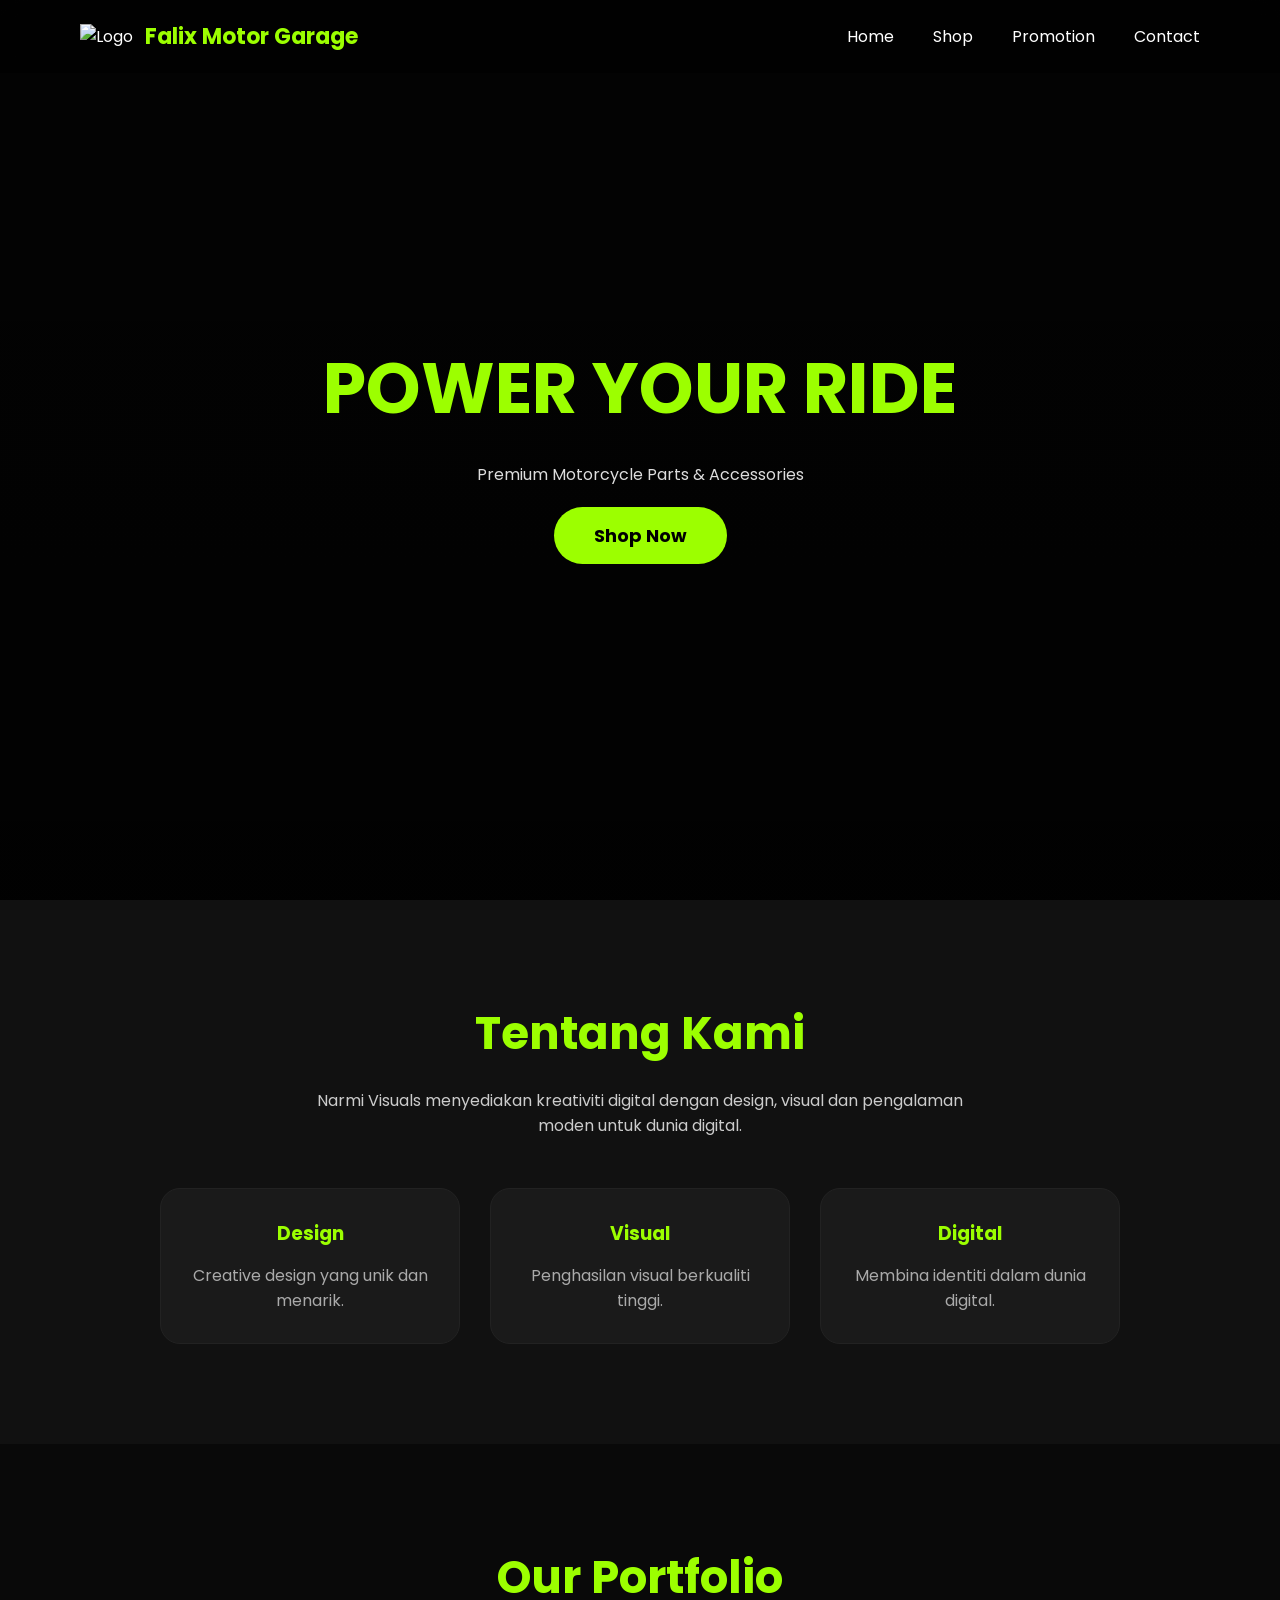
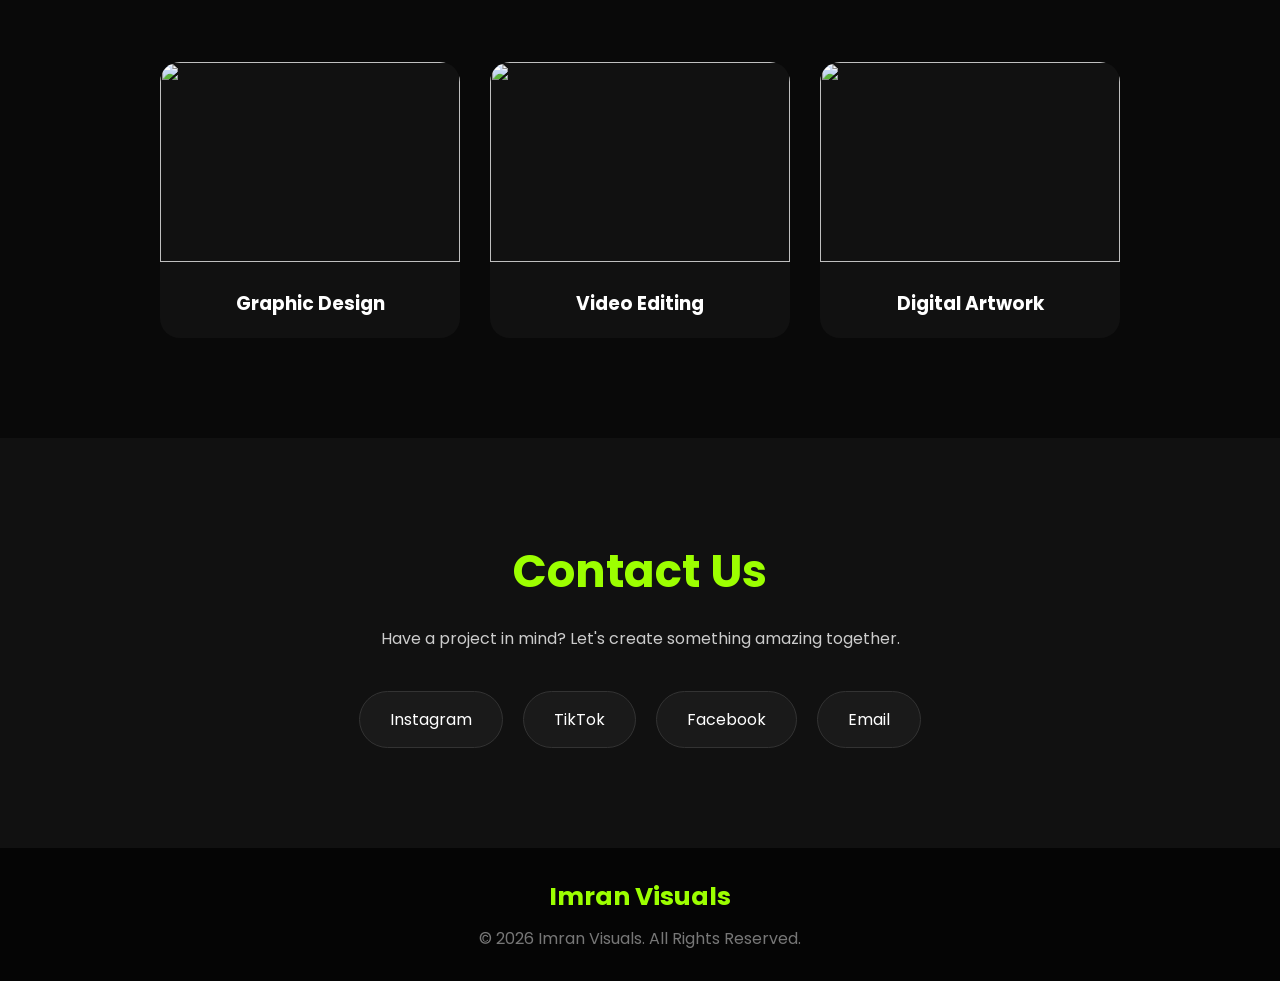
==== FalixMotorGarage/index.html @ 1d528c27 "Upload Narmi Website" ====
<!DOCTYPE html>
<html lang="en">
<head>
    <meta charset="UTF-8">
    <meta name="viewport" content="width=device-width, initial-scale=1.0">
    <title>Falix Motor Garage</title>

    <link rel="stylesheet" href="style.css">

    <!-- Google Font -->
    <link href="https://fonts.googleapis.com/css2?family=Poppins:wght@300;400;600;700&display=swap" rel="stylesheet">

    <!-- Icons -->
    <link rel="stylesheet" href="https://cdnjs.cloudflare.com/ajax/libs/font-awesome/6.7.2/css/all.min.css">
</head>

<body>

<header class="navbar">

    <div class="logo">
        <img src="assets/images/logo.png" alt="Logo">
        <span>Falix Motor Garage</span>
    </div>

    <nav>
        <a href="#">Home</a>
        <a href="#">Shop</a>
        <a href="#">Promotion</a>
        <a href="#">Contact</a>
    </nav>

</header>

<section class="hero">

    <div class="hero-content">

        <h1>POWER YOUR RIDE</h1>

        <p>
            Premium Motorcycle Parts & Accessories
        </p>

        <button>Shop Now</button>

    </div>

</section>

<script src="script.js"></script>

</body>
</html>
<section class="about">
    <h2>Tentang Kami</h2>
    <p>
        Narmi Visuals menyediakan kreativiti digital dengan design,
        visual dan pengalaman moden untuk dunia digital.
    </p>

    <div class="cards">
        <div class="card">
            <h3>Design</h3>
            <p>Creative design yang unik dan menarik.</p>
        </div>

        <div class="card">
            <h3>Visual</h3>
            <p>Penghasilan visual berkualiti tinggi.</p>
        </div>

        <div class="card">
            <h3>Digital</h3>
            <p>Membina identiti dalam dunia digital.</p>
        </div>
    </div>
</section><section class="portfolio" id="portfolio">

    <h2>Our Portfolio</h2>

    <div class="gallery">

        <div class="work">
            <img src="work1.jpg">
            <h3>Graphic Design</h3>
        </div>

        <div class="work">
            <img src="work2.jpg">
            <h3>Video Editing</h3>
        </div>

        <div class="work">
            <img src="work3.jpg">
            <h3>Digital Artwork</h3>
        </div>

    </div>

</section><section class="contact" id="contact">

    <h2>Contact Us</h2>

    <p>
        Have a project in mind? Let's create something amazing together.
    </p>

    <div class="social">

        <a href="#">Instagram</a>
        <a href="#">TikTok</a>
        <a href="#">Facebook</a>
        <a href="#">Email</a>

    </div>

</section>


<footer>

    <h3>Imran Visuals</h3>

    <p>© 2026 Imran Visuals. All Rights Reserved.</p>

</footer>
---- FalixMotorGarage/style.css ----
*{
    margin:0;
    padding:0;
    box-sizing:border-box;
    font-family:'Poppins',sans-serif;
}

body{
    background:#090909;
    color:white;
}

.navbar{
    display:flex;
    justify-content:space-between;
    align-items:center;
    padding:20px 80px;
    background:rgba(0,0,0,.4);
    backdrop-filter:blur(15px);
    position:fixed;
    width:100%;
}

.logo{
    display:flex;
    align-items:center;
    gap:10px;
}

.logo img{
    width:55px;
}

.logo span{
    font-size:22px;
    font-weight:700;
    color:#9cff00;
}

nav a{
    color:white;
    text-decoration:none;
    margin-left:35px;
    transition:.3s;
}

nav a:hover{
    color:#9cff00;
}

.hero{
    height:100vh;
    display:flex;
    justify-content:center;
    align-items:center;
    text-align:center;

    background:
    linear-gradient(
    rgba(0,0,0,.65),
    rgba(0,0,0,.85)
    ),
    url("background.jpg");

    background-size:cover;
    background-position:center;
}

.hero h1{
    font-size:70px;
    color:#9cff00;
}

.hero p{
    margin:20px 0;
    color:#ddd;
}

button{
    padding:15px 40px;
    border:none;
    border-radius:50px;
    background:#9cff00;
    cursor:pointer;
    font-size:18px;
    font-weight:bold;
}.about{
    padding:100px 80px;
    text-align:center;
    background:#111;
}

.about h2{
    font-size:45px;
    color:#9cff00;
    margin-bottom:20px;
}

.about p{
    color:#ccc;
    max-width:700px;
    margin:auto;
}


.cards{
    display:flex;
    justify-content:center;
    gap:30px;
    margin-top:50px;
}


.card{
    background:#1a1a1a;
    padding:30px;
    width:300px;
    border-radius:20px;
    transition:.3s;
    border:1px solid #222;
}


.card:hover{
    transform:translateY(-10px);
    border-color:#9cff00;
}


.card h3{
    color:#9cff00;
    margin-bottom:15px;
}


.card p{
    color:#aaa;
}html{
    scroll-behavior:smooth;
}


/* HERO ANIMATION */
.hero-content{
    animation:fadeUp 1.2s ease;
}


@keyframes fadeUp{
    from{
        opacity:0;
        transform:translateY(40px);
    }

    to{
        opacity:1;
        transform:translateY(0);
    }
}


/* BUTTON EFFECT */
button{
    transition:.3s;
}


button:hover{
    transform:scale(1.1);
    box-shadow:0 0 25px #9cff00;
}


/* NAVBAR EFFECT */
.navbar{
    z-index:1000;
}.portfolio{
    padding:100px 80px;
    text-align:center;
    background:#090909;
}

.portfolio h2{
    font-size:45px;
    color:#9cff00;
    margin-bottom:50px;
}


.gallery{
    display:flex;
    justify-content:center;
    gap:30px;
}


.work{
    width:300px;
    background:#111;
    border-radius:20px;
    overflow:hidden;
    transition:.3s;
}


.work:hover{
    transform:translateY(-10px);
}


.work img{
    width:100%;
    height:200px;
    object-fit:cover;
}


.work h3{
    padding:20px;
    color:white;
}.contact{

    padding:100px 80px;
    text-align:center;
    background:#111;

}


.contact h2{

    font-size:45px;
    color:#9cff00;
    margin-bottom:20px;

}


.contact p{

    color:#ccc;
    margin-bottom:40px;

}



.social{

    display:flex;
    justify-content:center;
    gap:20px;

}



.social a{

    text-decoration:none;
    color:white;
    background:#1a1a1a;
    padding:15px 30px;
    border-radius:50px;
    border:1px solid #333;
    transition:.3s;

}



.social a:hover{

    background:#9cff00;
    color:black;
    transform:translateY(-5px);

}




footer{

    padding:30px;
    text-align:center;
    background:#050505;

}



footer h3{

    color:#9cff00;
    font-size:25px;
    margin-bottom:10px;

}



footer p{

    color:#777;

}@media(max-width:768px){

    .navbar{
        padding:20px;
        flex-direction:column;
        gap:20px;
    }


    nav a{
        margin:0 10px;
        font-size:14px;
    }


    .hero h1{
        font-size:45px;
    }


    .about,
    .portfolio,
    .contact{
        padding:70px 20px;
    }


    .cards,
    .gallery{
        flex-direction:column;
        align-items:center;
    }


    .card,
    .work{
        width:90%;
    }


    .social{
        flex-direction:column;
        align-items:center;
    }


    .social a{
        width:200px;
    }

}
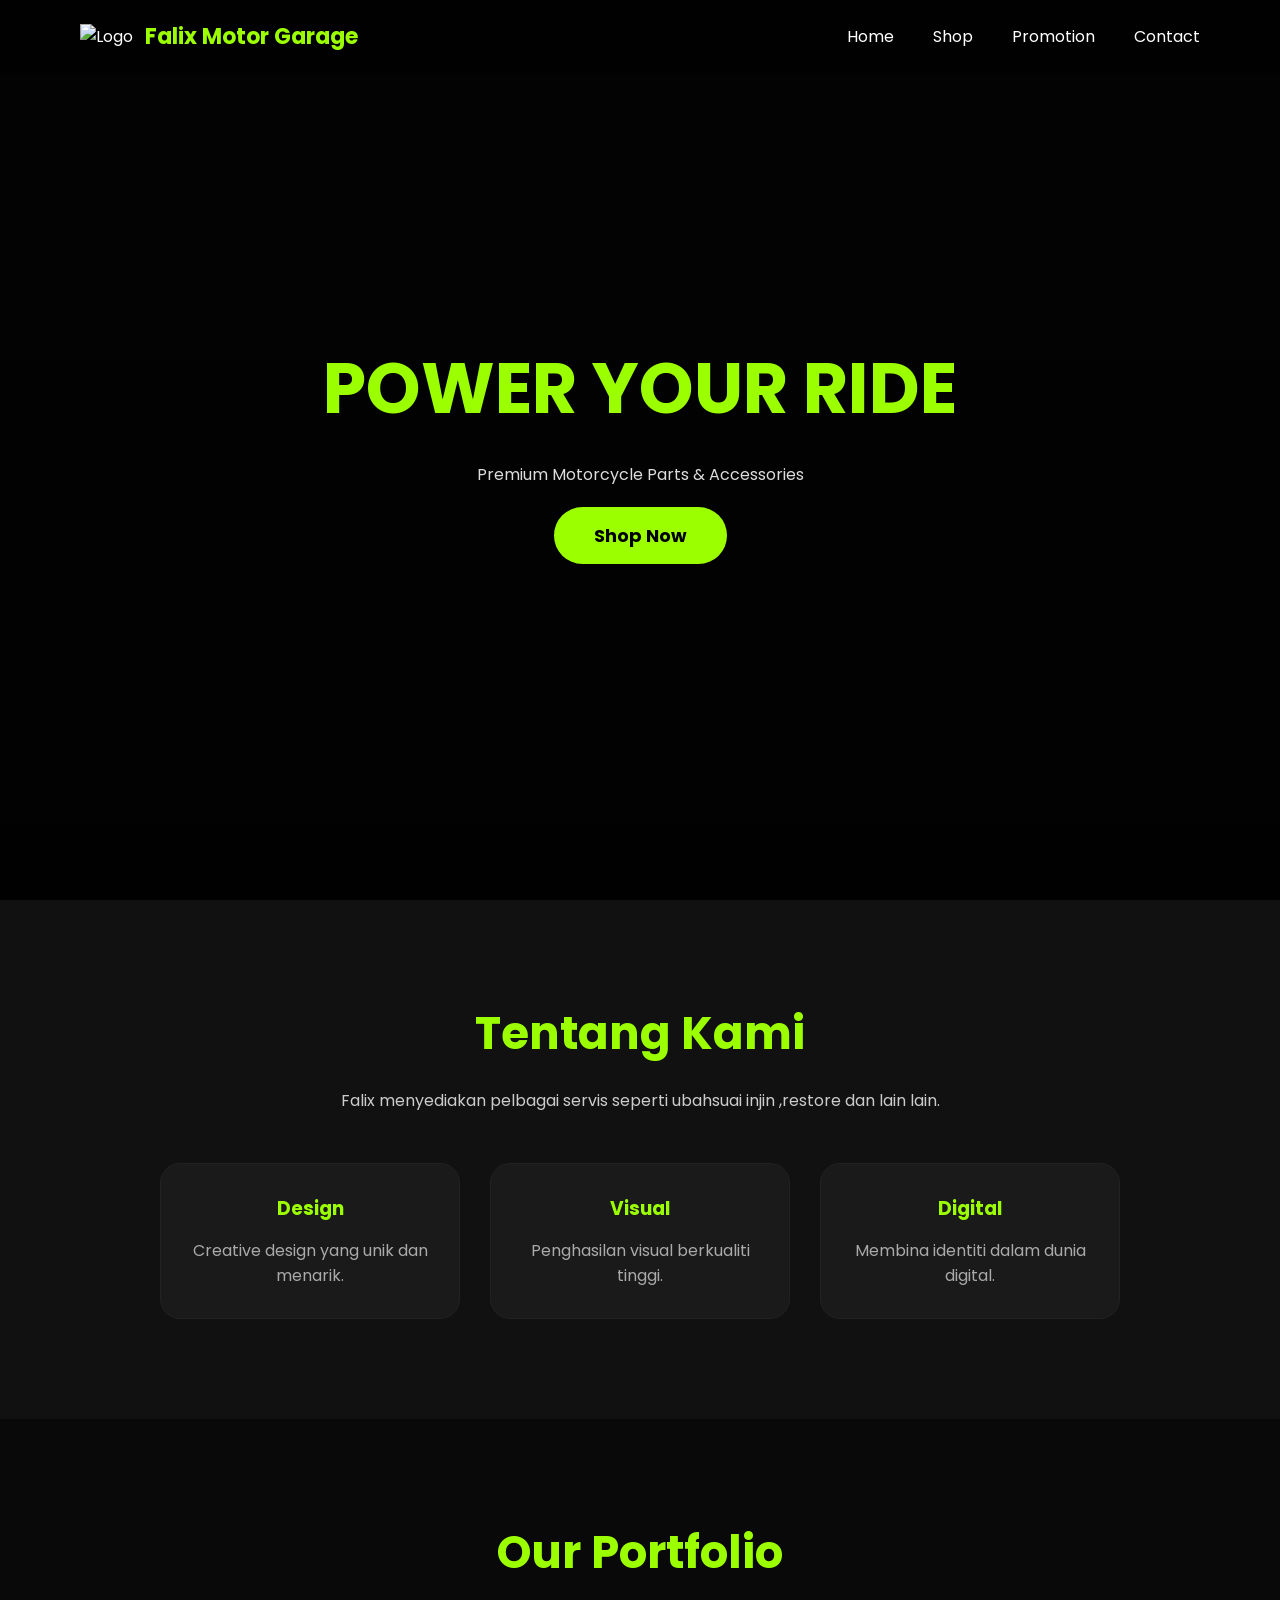
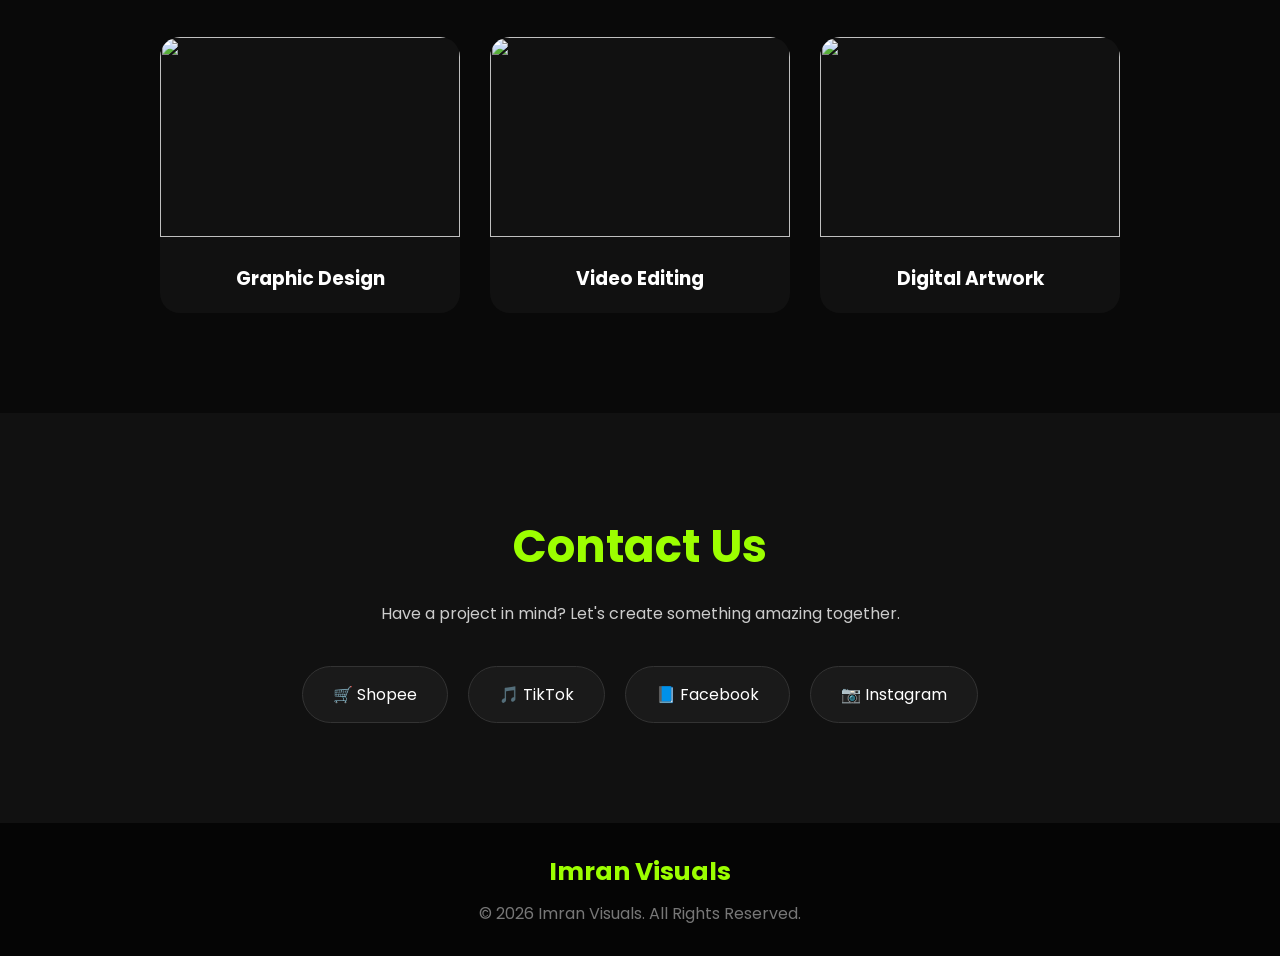
==== commit 5253502c: "Add files via upload" ====
--- a/FalixMotorGarage/index.html
+++ b/FalixMotorGarage/index.html
@@ -55,8 +55,7 @@
 <section class="about">
     <h2>Tentang Kami</h2>
     <p>
-        Narmi Visuals menyediakan kreativiti digital dengan design,
-        visual dan pengalaman moden untuk dunia digital.
+        Falix menyediakan pelbagai servis seperti ubahsuai injin ,restore dan lain lain.
     </p>
 
     <div class="cards">
@@ -108,11 +107,13 @@
 
     <div class="social">
 
-        <a href="#">Instagram</a>
-        <a href="#">TikTok</a>
-        <a href="#">Facebook</a>
-        <a href="#">Email</a>
+<a href="https://shopee.com.my/falixmotorgarage_fmg" target="_blank" class="social-btn">🛒 Shopee</a>
 
+<a href="https://www.tiktok.com/@fmotorgarage?_r=1&_t=ZS-98ZeAcQ8gU8" target="_blank" class="social-btn">🎵 TikTok</a>
+
+<a href="https://www.facebook.com/share/1DFoTjWmtr/" target="_blank" class="social-btn">📘 Facebook</a>
+
+<a href="https://www.instagram.com/" target="_blank" class="social-btn">📷 Instagram</a>
     </div>
 
 </section>
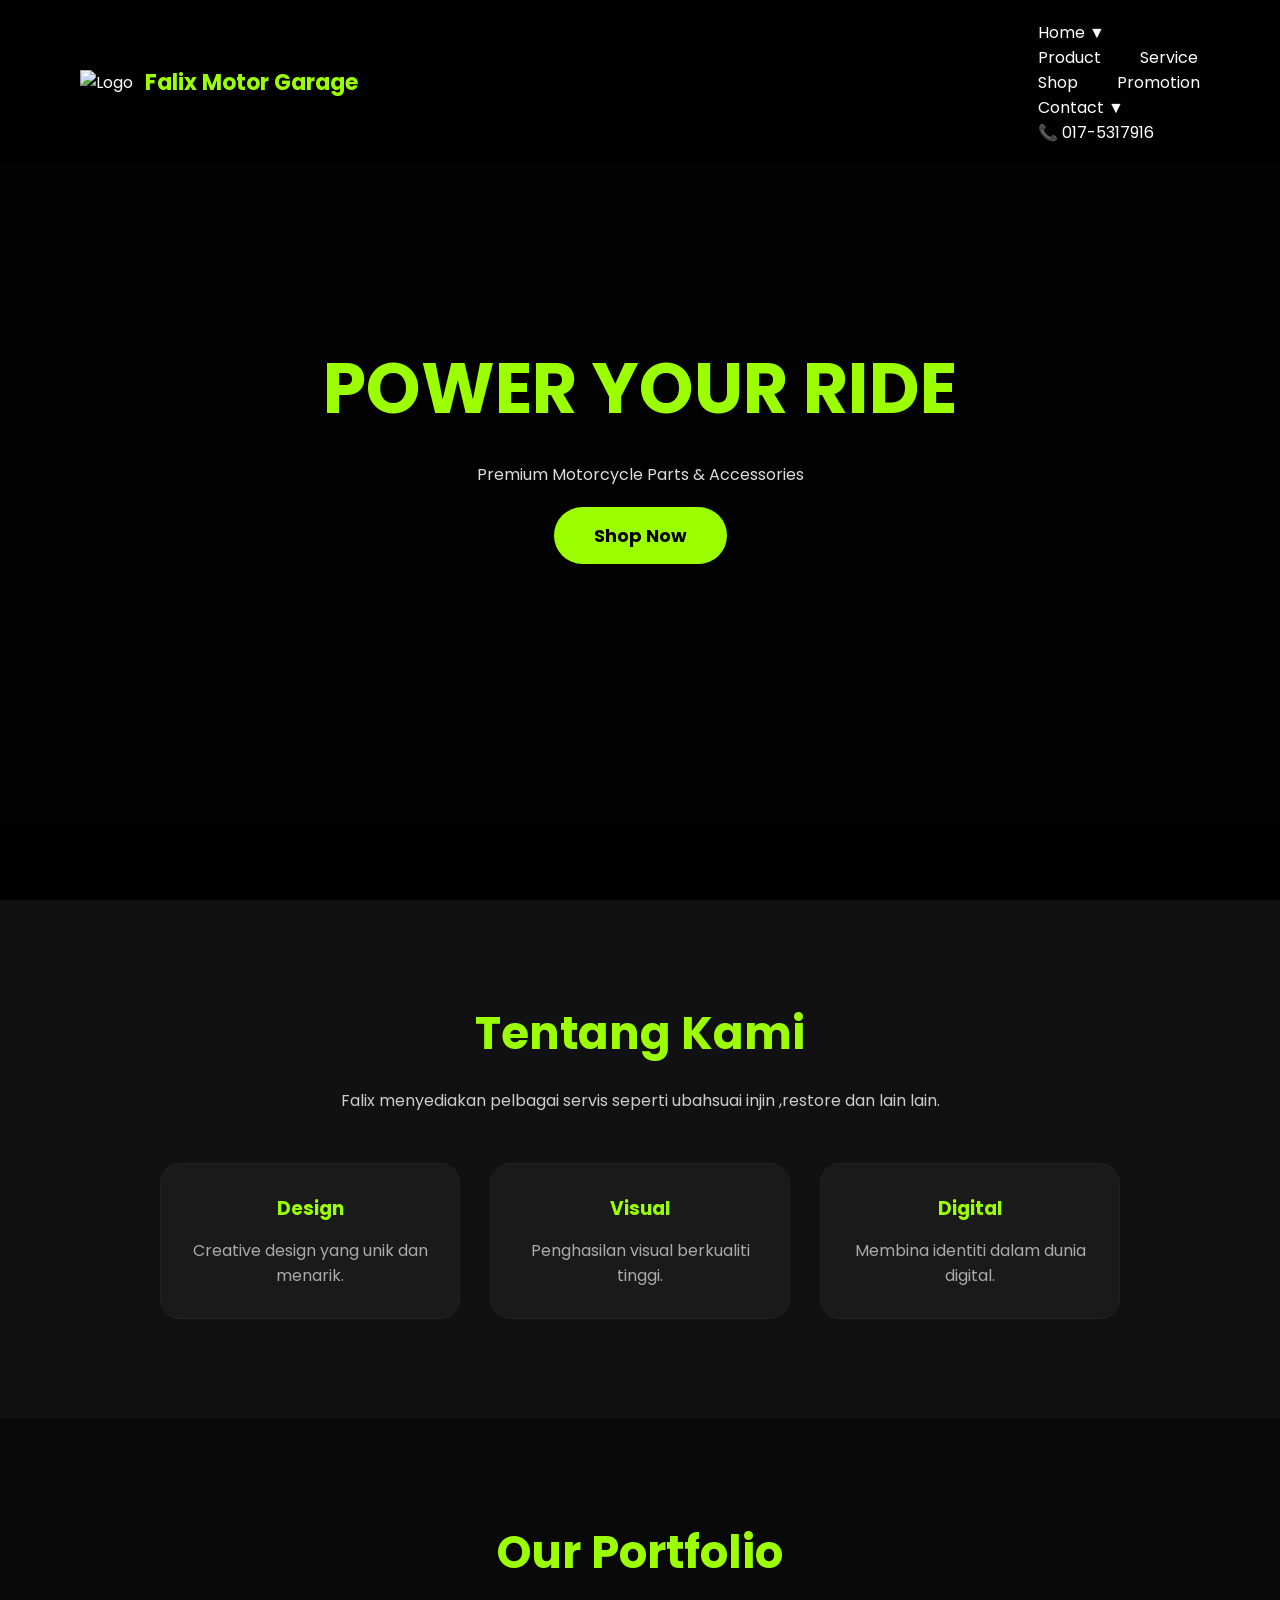
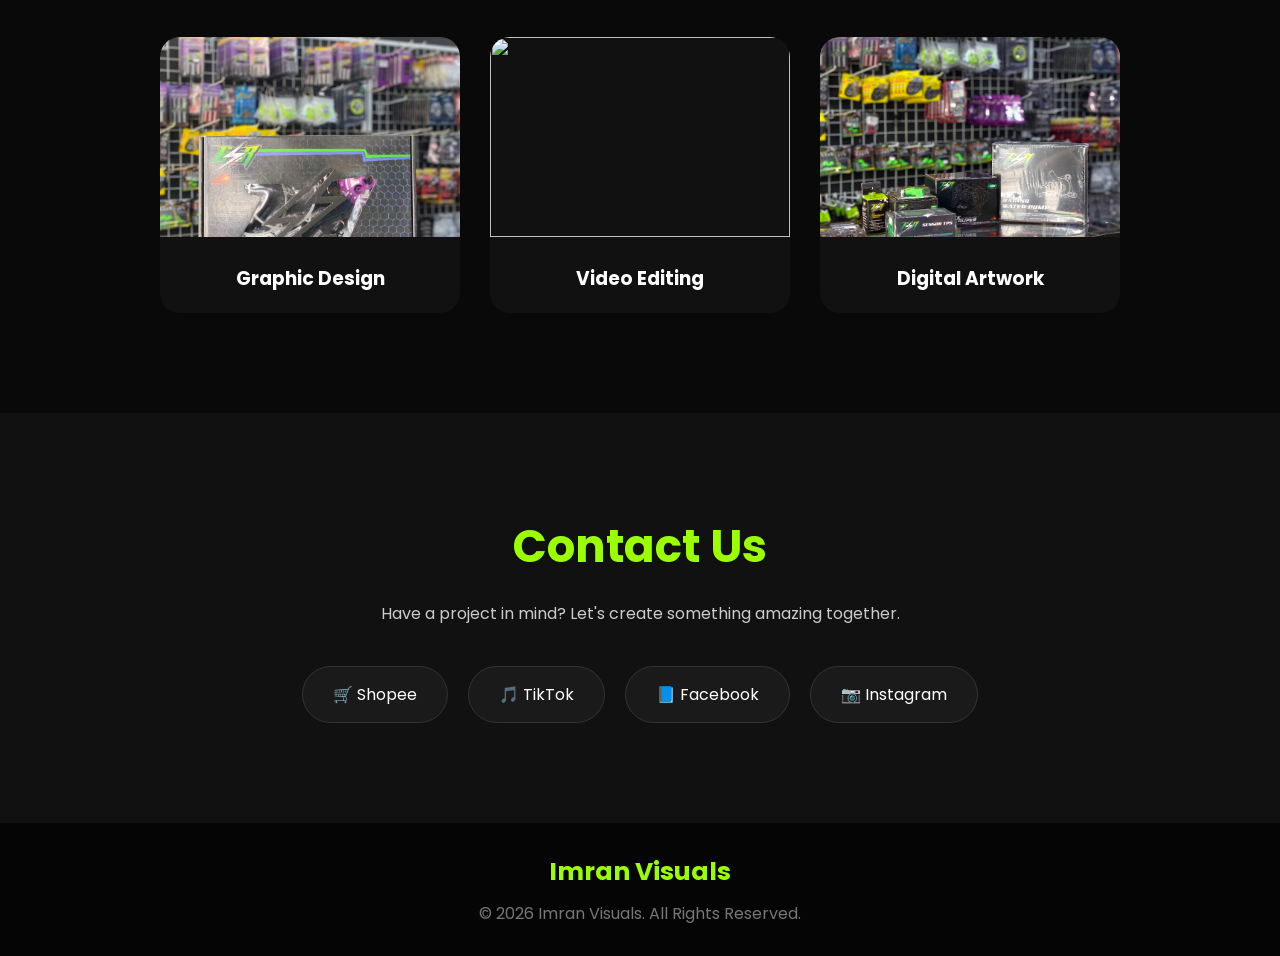
==== commit 39c2d806: "Enhance navigation with dropdown menus and footer update Updated index.html to include dropdown menu" ====
--- a/FalixMotorGarage/index.html
+++ b/FalixMotorGarage/index.html
@@ -24,14 +24,52 @@
     </div>
 
     <nav>
-        <a href="#">Home</a>
-        <a href="#">Shop</a>
+
+        <!-- HOME DROPDOWN -->
+        <div class="nav-dropdown">
+
+            <a href="#" class="nav-btn" onclick="toggleMenu('homeMenu')">
+                Home <span>▼</span>
+            </a>
+
+            <div class="dropdown-menu" id="homeMenu">
+
+                <a href="#product">Product</a>
+                <a href="#service">Service</a>
+
+            </div>
+
+        </div>
+
+
+        <!-- SHOP -->
+        <a href="#shop">Shop</a>
+
+
+        <!-- PROMOTION -->
         <a href="#">Promotion</a>
-        <a href="#">Contact</a>
+
+
+        <!-- CONTACT DROPDOWN -->
+        <div class="nav-dropdown">
+
+            <a href="#" class="nav-btn" onclick="toggleMenu('contactMenu')">
+                Contact <span>▼</span>
+            </a>
+
+            <div class="dropdown-menu" id="contactMenu">
+
+                <a href="tel:+60123456789">
+                    📞 017-5317916
+                </a>
+
+            </div>
+
+        </div>
+
     </nav>
 
 </header>
-
 <section class="hero">
 
     <div class="hero-content">
@@ -125,4 +163,4 @@
 
     <p>© 2026 Imran Visuals. All Rights Reserved.</p>
 
-</footer>+</footer>
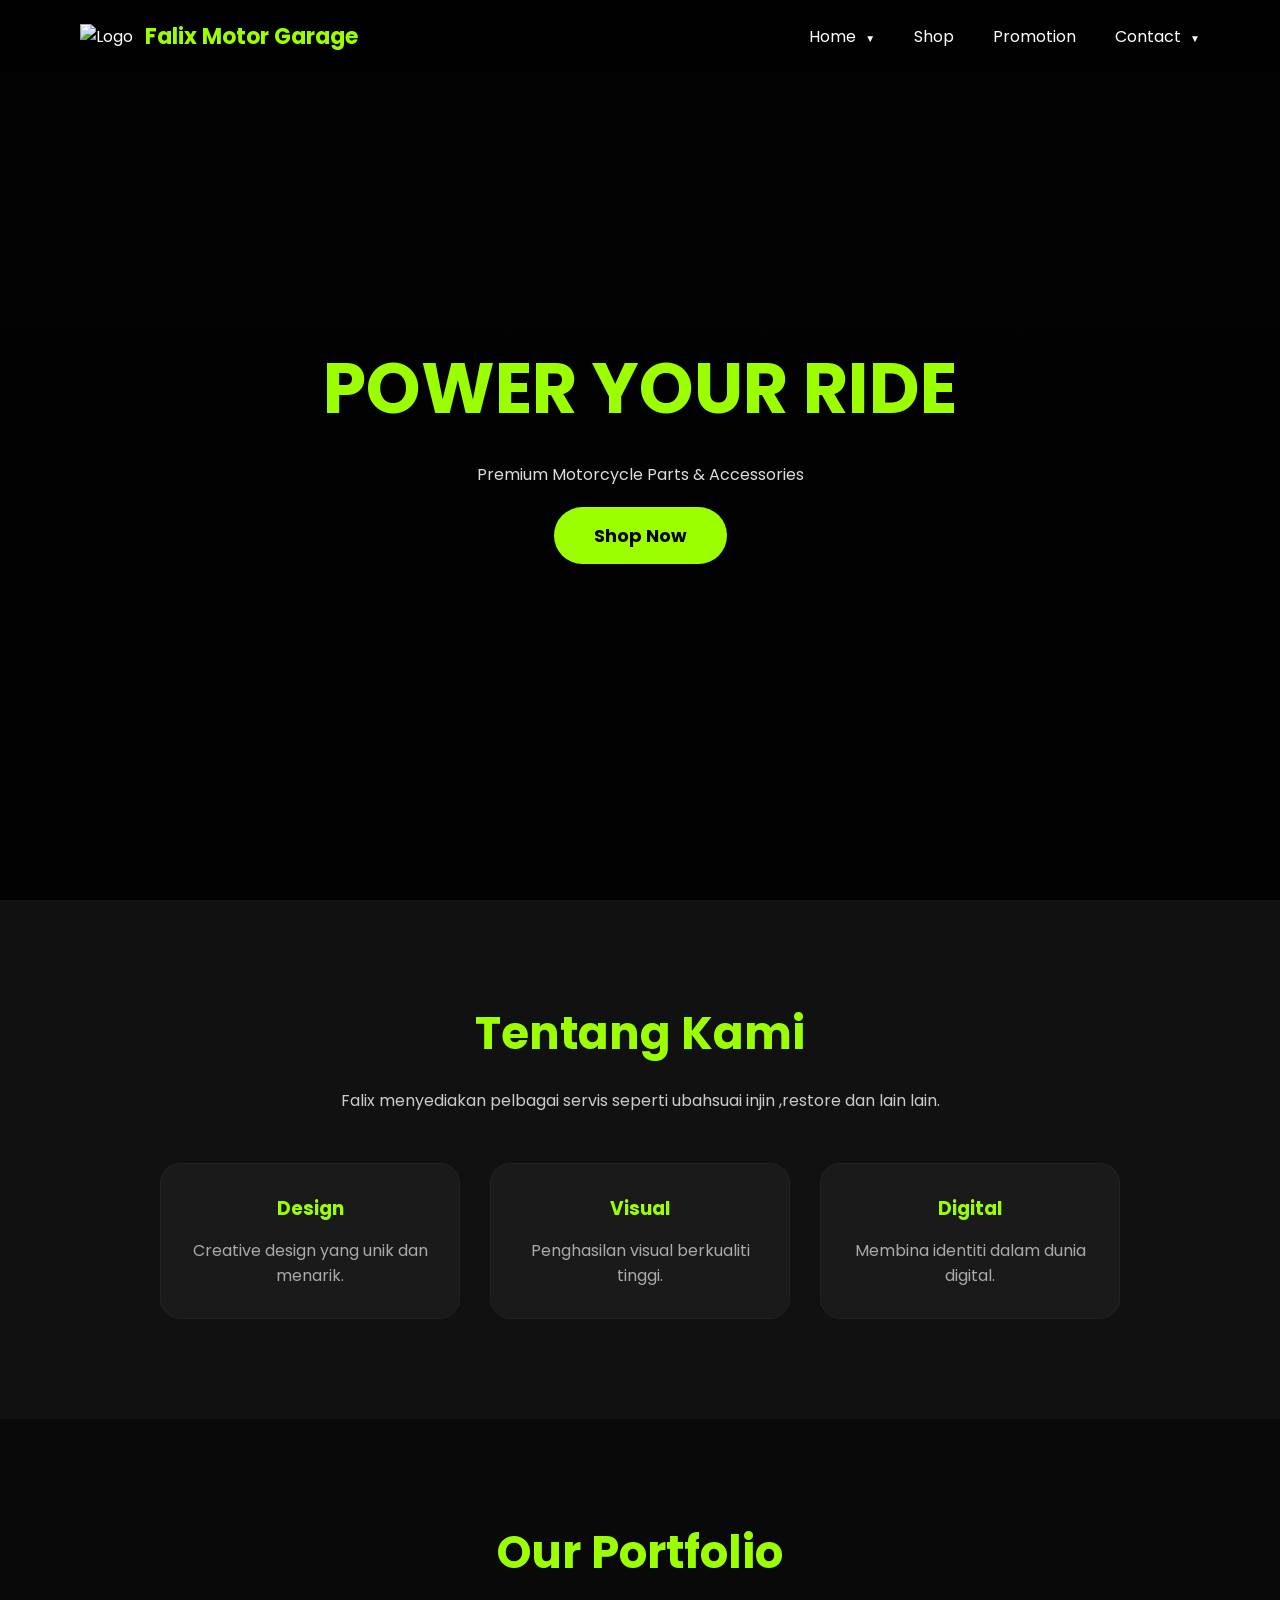
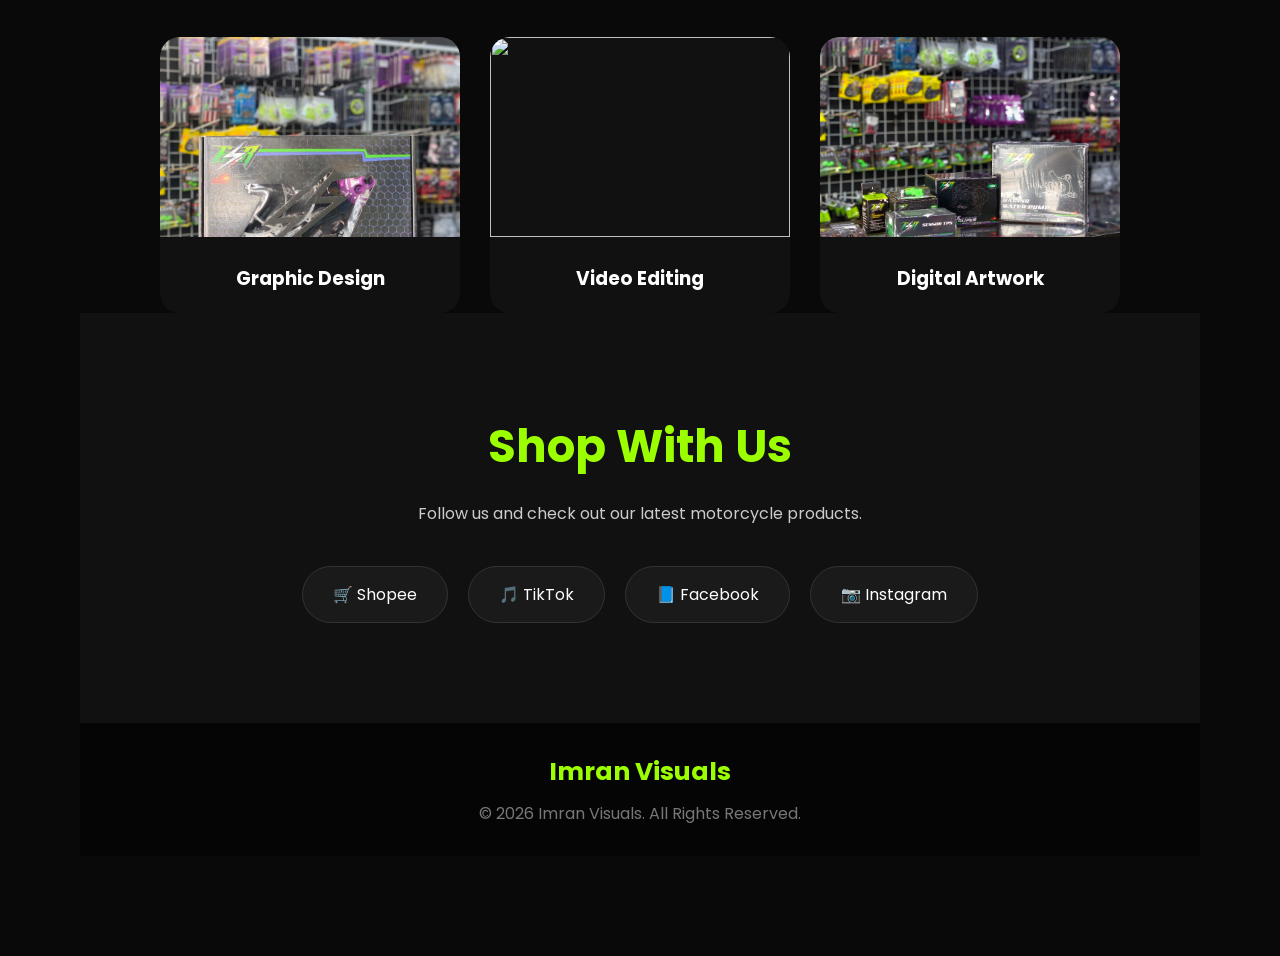
==== commit e40f6acd: "Refactor index.html and add shop section Updated the HTML structure and added a new 'Shop With Us' s" ====
--- a/FalixMotorGarage/index.html
+++ b/FalixMotorGarage/index.html
@@ -135,23 +135,40 @@
 
     </div>
 
-</section><section class="contact" id="contact">
+<section class="contact" id="shop">
 
-    <h2>Contact Us</h2>
+    <h2>Shop With Us</h2>
 
     <p>
-        Have a project in mind? Let's create something amazing together.
+        Follow us and check out our latest motorcycle products.
     </p>
 
     <div class="social">
 
-<a href="https://shopee.com.my/falixmotorgarage_fmg" target="_blank" class="social-btn">🛒 Shopee</a>
+        <a href="https://shopee.com.my/falixmotorgarage_fmg"
+           target="_blank"
+           class="social-btn">
+            🛒 Shopee
+        </a>
 
-<a href="https://www.tiktok.com/@fmotorgarage?_r=1&_t=ZS-98ZeAcQ8gU8" target="_blank" class="social-btn">🎵 TikTok</a>
+        <a href="https://www.tiktok.com/@fmotorgarage?_r=1&_t=ZS-98ZeAcQ8gU8"
+           target="_blank"
+           class="social-btn">
+            🎵 TikTok
+        </a>
 
-<a href="https://www.facebook.com/share/1DFoTjWmtr/" target="_blank" class="social-btn">📘 Facebook</a>
+        <a href="https://www.facebook.com/share/1DFoTjWmtr/"
+           target="_blank"
+           class="social-btn">
+            📘 Facebook
+        </a>
 
-<a href="https://www.instagram.com/" target="_blank" class="social-btn">📷 Instagram</a>
+        <a href="https://www.instagram.com/"
+           target="_blank"
+           class="social-btn">
+            📷 Instagram
+        </a>
+
     </div>
 
 </section>
--- a/FalixMotorGarage/style.css
+++ b/FalixMotorGarage/style.css
@@ -354,4 +354,114 @@
         width:200px;
     }
 
-}+}/* ================= NAVBAR DROPDOWN ================= */
+
+.nav-dropdown{
+    position:relative;
+    display:inline-block;
+}
+
+.nav-btn{
+    cursor:pointer;
+}
+
+.nav-btn span{
+    font-size:10px;
+    margin-left:5px;
+    transition:.3s;
+}
+
+
+/* DROPDOWN MENU */
+
+.dropdown-menu{
+    position:absolute;
+    top:35px;
+    left:0;
+
+    min-width:170px;
+
+    background:rgba(10,10,10,.95);
+    backdrop-filter:blur(15px);
+
+    border:1px solid #222;
+    border-radius:15px;
+
+    padding:10px;
+
+    opacity:0;
+    visibility:hidden;
+    transform:translateY(-10px);
+
+    transition:.3s;
+
+    box-shadow:0 10px 30px rgba(0,0,0,.5);
+}
+
+
+/* SHOW DROPDOWN */
+
+.dropdown-menu.show{
+    opacity:1;
+    visibility:visible;
+    transform:translateY(0);
+}
+
+
+/* DROPDOWN LINKS */
+
+.dropdown-menu a{
+    display:block;
+
+    margin:0;
+    padding:12px 15px;
+
+    color:white;
+    text-decoration:none;
+
+    border-radius:10px;
+
+    transition:.3s;
+}
+
+
+.dropdown-menu a:hover{
+    background:#9cff00;
+    color:black;
+
+    transform:translateX(5px);
+}
+
+
+/* NAVBAR ARROW */
+
+.nav-dropdown .nav-btn:hover span{
+    color:#9cff00;
+}
+
+
+/* SHOP NOW LINK */
+
+.shop-now{
+    display:inline-block;
+
+    padding:15px 40px;
+
+    border-radius:50px;
+
+    background:#9cff00;
+    color:black;
+
+    text-decoration:none;
+
+    font-size:18px;
+    font-weight:bold;
+
+    transition:.3s;
+}
+
+
+.shop-now:hover{
+    transform:scale(1.1);
+    box-shadow:0 0 25px #9cff00;
+}
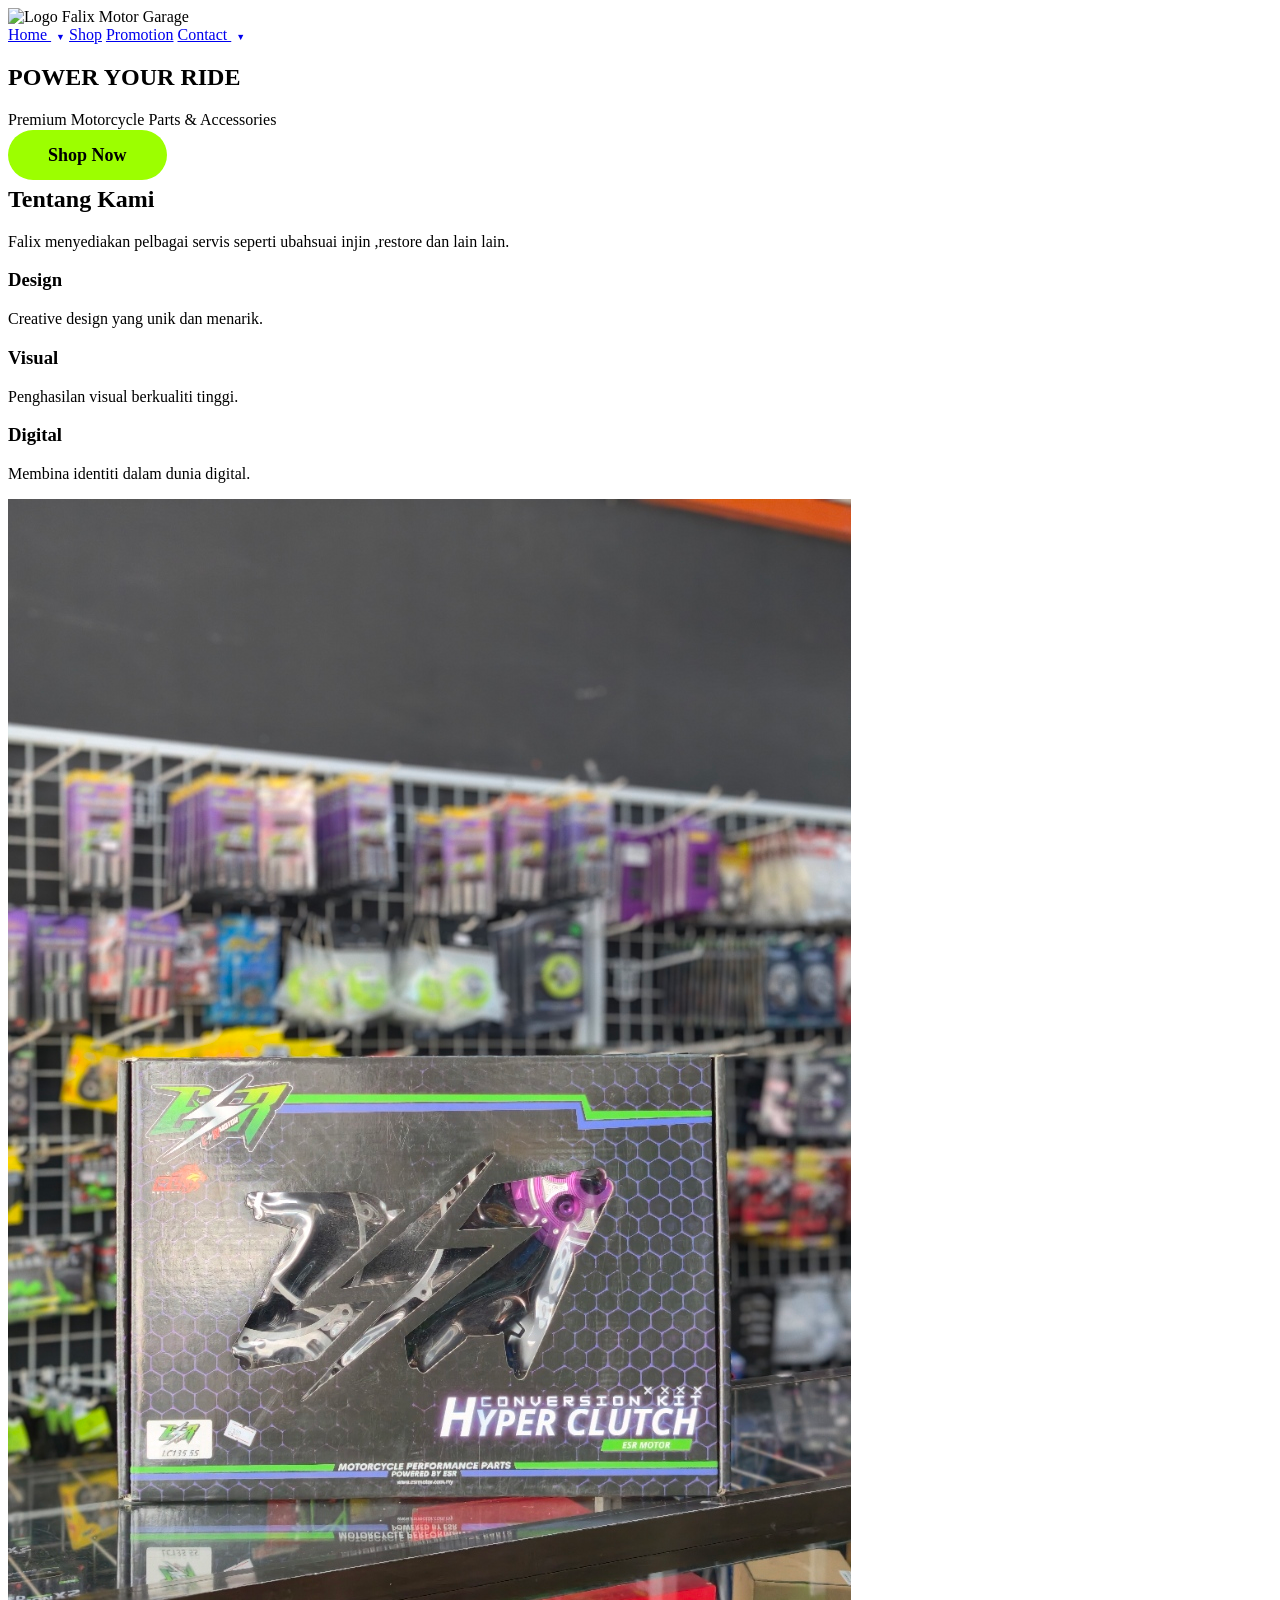
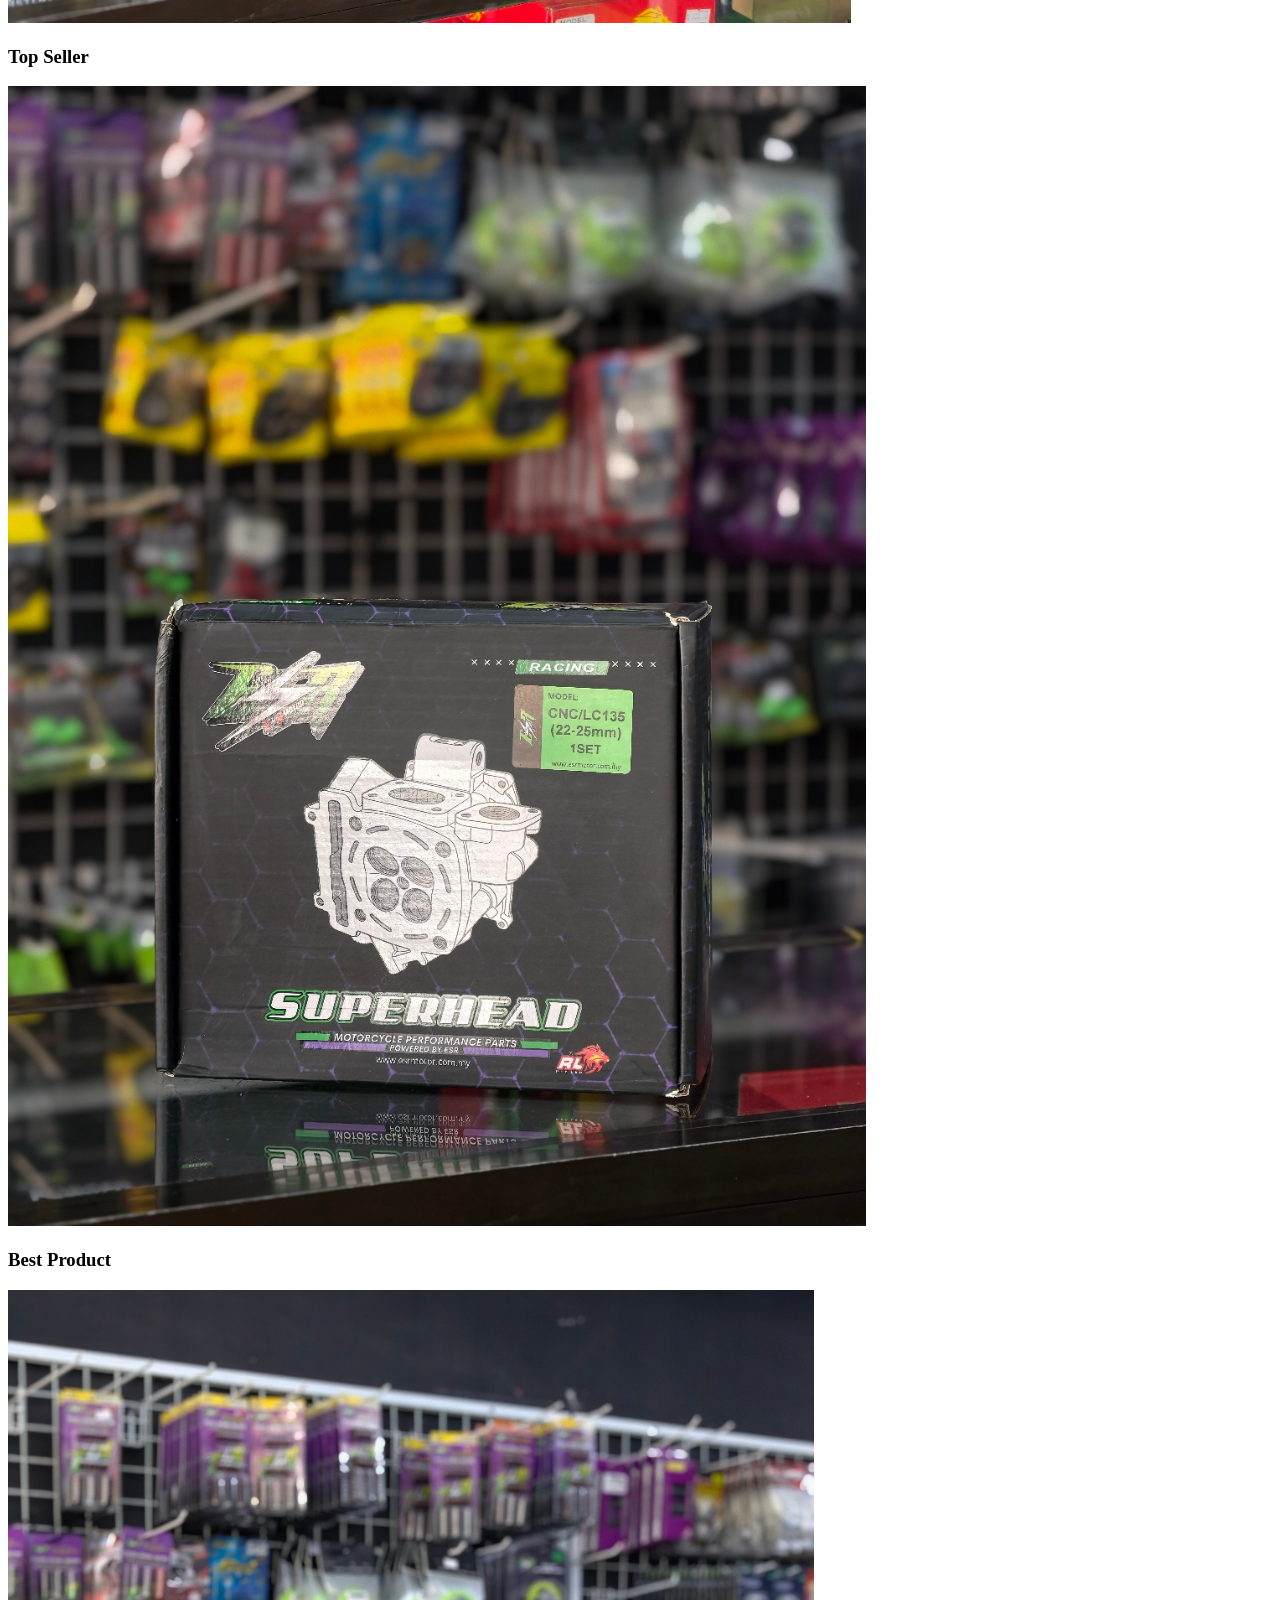
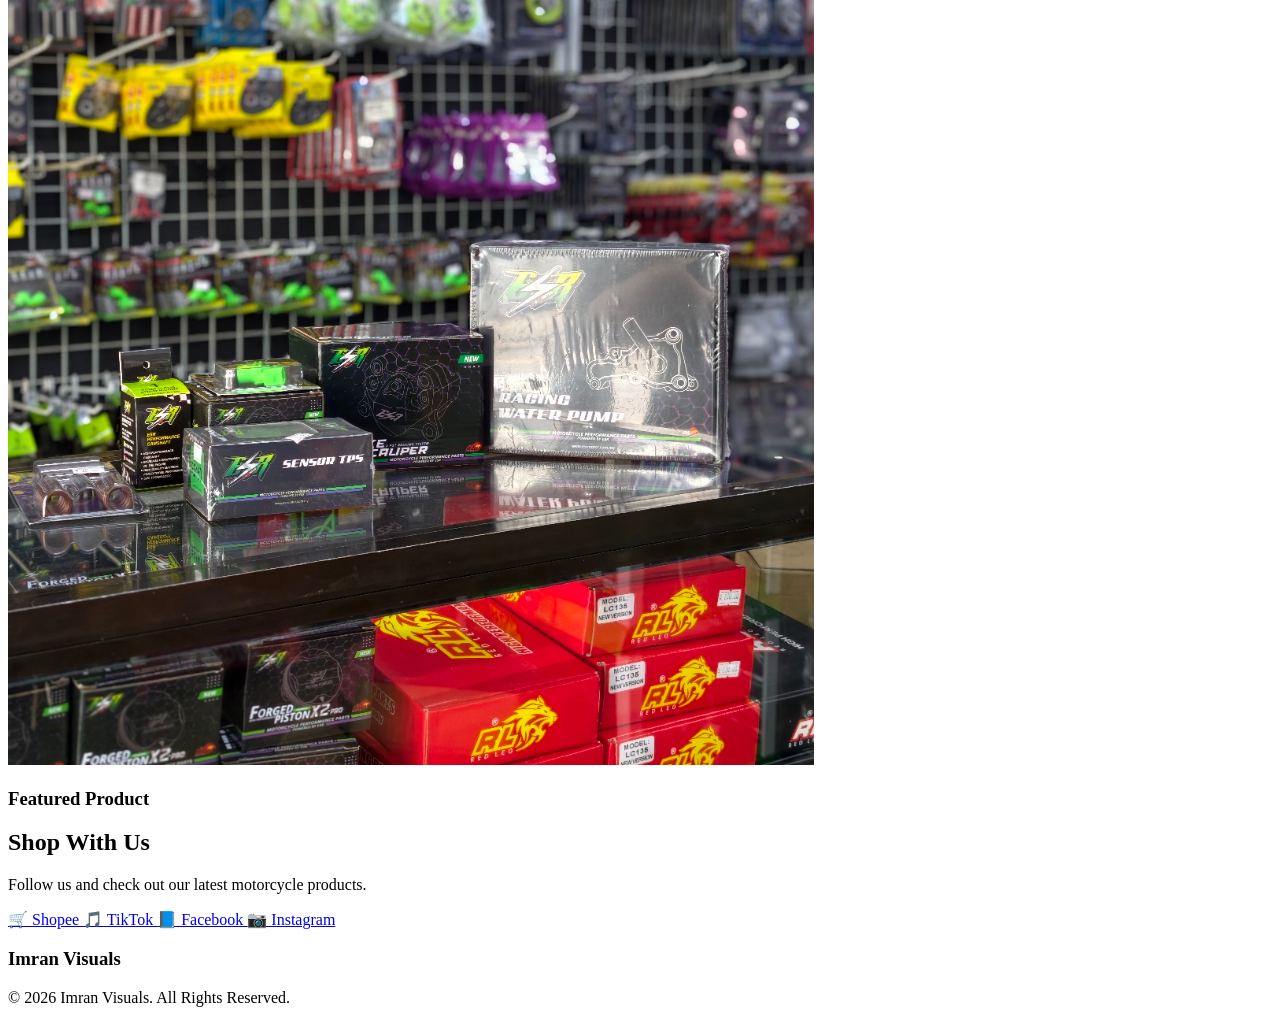
==== commit 25bdc45f: "Fix HTML structure and update portfolio section" ====
--- a/FalixMotorGarage/index.html
+++ b/FalixMotorGarage/index.html
@@ -80,7 +80,7 @@
             Premium Motorcycle Parts & Accessories
         </p>
 
-        <button>Shop Now</button>
+    <a href="#shop" class="shop-now">Shop Now</a>
 
     </div>
 
@@ -114,26 +114,24 @@
     </div>
 </section><section class="portfolio" id="portfolio">
 
-    <h2>Our Portfolio</h2>
+   <div class="gallery">
 
-    <div class="gallery">
+    <div class="work">
+        <img src="work1.jpg" alt="Top Seller">
+        <h3>Top Seller</h3>
+    </div>
 
-        <div class="work">
-            <img src="work1.jpg">
-            <h3>Graphic Design</h3>
-        </div>
+    <div class="work">
+        <img src="worl2.jpg" alt="Best Product">
+        <h3>Best Product</h3>
+    </div>
 
-        <div class="work">
-            <img src="work2.jpg">
-            <h3>Video Editing</h3>
-        </div>
+    <div class="work">
+        <img src="work3.jpg" alt="Featured Product">
+        <h3>Featured Product</h3>
+    </div>
 
-        <div class="work">
-            <img src="work3.jpg">
-            <h3>Digital Artwork</h3>
-        </div>
-
-    </div>
+</div>
 
 <section class="contact" id="shop">
 
--- a/FalixMotorGarage/style.css
+++ b/FalixMotorGarage/style.css
@@ -1,467 +1,240 @@
-*{
-    margin:0;
-    padding:0;
-    box-sizing:border-box;
-    font-family:'Poppins',sans-serif;
-}
-
-body{
-    background:#090909;
-    color:white;
-}
-
-.navbar{
-    display:flex;
-    justify-content:space-between;
-    align-items:center;
-    padding:20px 80px;
-    background:rgba(0,0,0,.4);
-    backdrop-filter:blur(15px);
-    position:fixed;
-    width:100%;
-}
-
-.logo{
-    display:flex;
-    align-items:center;
-    gap:10px;
-}
-
-.logo img{
-    width:55px;
-}
-
-.logo span{
-    font-size:22px;
-    font-weight:700;
-    color:#9cff00;
-}
-
-nav a{
-    color:white;
-    text-decoration:none;
-    margin-left:35px;
-    transition:.3s;
-}
-
-nav a:hover{
-    color:#9cff00;
-}
-
-.hero{
-    height:100vh;
-    display:flex;
-    justify-content:center;
-    align-items:center;
-    text-align:center;
-
-    background:
-    linear-gradient(
-    rgba(0,0,0,.65),
-    rgba(0,0,0,.85)
-    ),
-    url("background.jpg");
-
-    background-size:cover;
-    background-position:center;
-}
-
-.hero h1{
-    font-size:70px;
-    color:#9cff00;
-}
-
-.hero p{
-    margin:20px 0;
-    color:#ddd;
-}
-
-button{
-    padding:15px 40px;
-    border:none;
-    border-radius:50px;
-    background:#9cff00;
-    cursor:pointer;
-    font-size:18px;
-    font-weight:bold;
-}.about{
-    padding:100px 80px;
-    text-align:center;
-    background:#111;
-}
-
-.about h2{
-    font-size:45px;
-    color:#9cff00;
-    margin-bottom:20px;
-}
-
-.about p{
-    color:#ccc;
-    max-width:700px;
-    margin:auto;
-}
-
-
-.cards{
-    display:flex;
-    justify-content:center;
-    gap:30px;
-    margin-top:50px;
-}
-
-
-.card{
-    background:#1a1a1a;
-    padding:30px;
-    width:300px;
-    border-radius:20px;
-    transition:.3s;
-    border:1px solid #222;
-}
-
-
-.card:hover{
-    transform:translateY(-10px);
-    border-color:#9cff00;
-}
-
-
-.card h3{
-    color:#9cff00;
-    margin-bottom:15px;
-}
-
-
-.card p{
-    color:#aaa;
-}html{
-    scroll-behavior:smooth;
-}
-
-
-/* HERO ANIMATION */
-.hero-content{
-    animation:fadeUp 1.2s ease;
-}
-
-
-@keyframes fadeUp{
-    from{
-        opacity:0;
-        transform:translateY(40px);
-    }
-
-    to{
-        opacity:1;
-        transform:translateY(0);
-    }
-}
-
-
-/* BUTTON EFFECT */
-button{
-    transition:.3s;
-}
-
-
-button:hover{
-    transform:scale(1.1);
-    box-shadow:0 0 25px #9cff00;
-}
-
-
-/* NAVBAR EFFECT */
-.navbar{
-    z-index:1000;
-}.portfolio{
-    padding:100px 80px;
-    text-align:center;
-    background:#090909;
-}
-
-.portfolio h2{
-    font-size:45px;
-    color:#9cff00;
-    margin-bottom:50px;
-}
-
-
-.gallery{
-    display:flex;
-    justify-content:center;
-    gap:30px;
-}
-
-
-.work{
-    width:300px;
-    background:#111;
-    border-radius:20px;
-    overflow:hidden;
-    transition:.3s;
-}
-
-
-.work:hover{
-    transform:translateY(-10px);
-}
-
-
-.work img{
-    width:100%;
-    height:200px;
-    object-fit:cover;
-}
-
-
-.work h3{
-    padding:20px;
-    color:white;
-}.contact{
-
-    padding:100px 80px;
-    text-align:center;
-    background:#111;
-
-}
-
-
-.contact h2{
-
-    font-size:45px;
-    color:#9cff00;
-    margin-bottom:20px;
-
-}
-
-
-.contact p{
-
-    color:#ccc;
-    margin-bottom:40px;
-
-}
-
-
-
-.social{
-
-    display:flex;
-    justify-content:center;
-    gap:20px;
-
-}
-
-
-
-.social a{
-
-    text-decoration:none;
-    color:white;
-    background:#1a1a1a;
-    padding:15px 30px;
-    border-radius:50px;
-    border:1px solid #333;
-    transition:.3s;
-
-}
-
-
-
-.social a:hover{
-
-    background:#9cff00;
-    color:black;
-    transform:translateY(-5px);
-
-}
-
-
-
-
-footer{
-
-    padding:30px;
-    text-align:center;
-    background:#050505;
-
-}
-
-
-
-footer h3{
-
-    color:#9cff00;
-    font-size:25px;
-    margin-bottom:10px;
-
-}
-
-
-
-footer p{
-
-    color:#777;
-
-}@media(max-width:768px){
-
-    .navbar{
-        padding:20px;
-        flex-direction:column;
-        gap:20px;
-    }
-
-
-    nav a{
-        margin:0 10px;
-        font-size:14px;
-    }
-
-
-    .hero h1{
-        font-size:45px;
-    }
-
-
-    .about,
-    .portfolio,
-    .contact{
-        padding:70px 20px;
-    }
-
-
-    .cards,
-    .gallery{
-        flex-direction:column;
-        align-items:center;
-    }
-
-
-    .card,
-    .work{
-        width:90%;
-    }
-
-
-    .social{
-        flex-direction:column;
-        align-items:center;
-    }
-
-
-    .social a{
-        width:200px;
-    }
-
-}/* ================= NAVBAR DROPDOWN ================= */
+/* ================= NAVBAR DROPDOWN PREMIUM ================= */
 
 .nav-dropdown{
-    position:relative;
-    display:inline-block;
-}
+position:relative;
+display:inline-block;
+}
+
+/* BUTTON HOME / CONTACT */
 
 .nav-btn{
-    cursor:pointer;
+cursor:pointer;
+position:relative;
+transition:.3s ease;
 }
 
 .nav-btn span{
-    font-size:10px;
-    margin-left:5px;
-    transition:.3s;
-}
-
-
-/* DROPDOWN MENU */
+display:inline-block;
+font-size:9px;
+margin-left:5px;
+transition:.4s ease;
+}
+
+/* HOVER HOME / CONTACT */
+
+.nav-btn:hover{
+color:#9cff00;
+text-shadow:
+0 0 8px #9cff00,
+0 0 18px rgba(156,255,0,.6);
+}
+
+/* ARROW ROTATION */
+
+.nav-dropdown:hover .nav-btn span{
+transform:rotate(180deg);
+color:#9cff00;
+}
+
+/* ================= DROPDOWN BOX ================= */
 
 .dropdown-menu{
-    position:absolute;
-    top:35px;
-    left:0;
-
-    min-width:170px;
-
-    background:rgba(10,10,10,.95);
-    backdrop-filter:blur(15px);
-
-    border:1px solid #222;
-    border-radius:15px;
-
-    padding:10px;
-
+position:absolute;
+
+```
+top:42px;
+left:50%;
+
+min-width:190px;
+
+background:rgba(8,8,8,.96);
+backdrop-filter:blur(18px);
+
+border:1px solid rgba(156,255,0,.25);
+border-radius:16px;
+
+padding:10px;
+
+/* Hidden state */
+opacity:0;
+visibility:hidden;
+
+transform:translate(-50%, -15px) scale(.95);
+
+transform-origin:top center;
+
+transition:
+    opacity .3s ease,
+    transform .4s cubic-bezier(.16,1,.3,1),
+    visibility .3s;
+
+box-shadow:
+    0 10px 35px rgba(0,0,0,.7),
+    0 0 0 rgba(156,255,0,0);
+```
+
+}
+
+/* ================= OPEN DROPDOWN ================= */
+
+.dropdown-menu.show{
+opacity:1;
+visibility:visible;
+
+```
+transform:translate(-50%, 0) scale(1);
+
+box-shadow:
+    0 10px 35px rgba(0,0,0,.7),
+    0 0 25px rgba(156,255,0,.12);
+```
+
+}
+
+/* ================= DROPDOWN LINKS ================= */
+
+.dropdown-menu a{
+
+```
+display:block;
+
+margin:0;
+padding:13px 16px;
+
+color:#ddd;
+
+text-decoration:none;
+
+border-radius:11px;
+
+position:relative;
+overflow:hidden;
+
+transition:
+    color .3s ease,
+    background .3s ease,
+    transform .3s ease,
+    box-shadow .3s ease;
+```
+
+}
+
+/* GREEN LIGHT EFFECT */
+
+.dropdown-menu a::before{
+
+```
+content:"";
+
+position:absolute;
+
+left:0;
+top:0;
+
+width:3px;
+height:100%;
+
+background:#9cff00;
+
+transform:scaleY(0);
+
+transform-origin:center;
+
+transition:.3s ease;
+```
+
+}
+
+/* HOVER ITEM */
+
+.dropdown-menu a:hover{
+
+```
+color:#9cff00;
+
+background:rgba(156,255,0,.08);
+
+transform:translateX(6px);
+
+box-shadow:
+    0 0 10px rgba(156,255,0,.15),
+    inset 0 0 15px rgba(156,255,0,.04);
+```
+
+}
+
+/* GREEN BAR APPEARS */
+
+.dropdown-menu a:hover::before{
+
+```
+transform:scaleY(1);
+
+box-shadow:
+    0 0 8px #9cff00,
+    0 0 15px #9cff00;
+```
+
+}
+
+/* ================= DROPDOWN GLOW ================= */
+
+.dropdown-menu.show a{
+animation:dropdownItem .45s ease both;
+}
+
+/* ITEM ANIMATION */
+
+@keyframes dropdownItem{
+
+```
+from{
     opacity:0;
-    visibility:hidden;
-    transform:translateY(-10px);
-
-    transition:.3s;
-
-    box-shadow:0 10px 30px rgba(0,0,0,.5);
-}
-
-
-/* SHOW DROPDOWN */
-
-.dropdown-menu.show{
+    transform:translateY(-8px);
+}
+
+to{
     opacity:1;
-    visibility:visible;
     transform:translateY(0);
 }
-
-
-/* DROPDOWN LINKS */
-
-.dropdown-menu a{
-    display:block;
-
-    margin:0;
-    padding:12px 15px;
-
-    color:white;
-    text-decoration:none;
-
-    border-radius:10px;
-
-    transition:.3s;
-}
-
-
-.dropdown-menu a:hover{
-    background:#9cff00;
-    color:black;
-
-    transform:translateX(5px);
-}
-
-
-/* NAVBAR ARROW */
-
-.nav-dropdown .nav-btn:hover span{
-    color:#9cff00;
-}
-
-
-/* SHOP NOW LINK */
+```
+
+}
+
+/* ================= SHOP NOW ================= */
 
 .shop-now{
-    display:inline-block;
-
-    padding:15px 40px;
-
-    border-radius:50px;
-
-    background:#9cff00;
-    color:black;
-
-    text-decoration:none;
-
-    font-size:18px;
-    font-weight:bold;
-
-    transition:.3s;
-}
-
+
+```
+display:inline-block;
+
+padding:15px 40px;
+
+border-radius:50px;
+
+background:#9cff00;
+
+color:black;
+
+text-decoration:none;
+
+font-size:18px;
+font-weight:bold;
+
+transition:.3s ease;
+```
+
+}
 
 .shop-now:hover{
-    transform:scale(1.1);
-    box-shadow:0 0 25px #9cff00;
-}
+
+```
+transform:scale(1.1);
+
+box-shadow:
+    0 0 10px #9cff00,
+    0 0 25px #9cff00,
+    0 0 45px rgba(156,255,0,.5);
+```
+
+}
